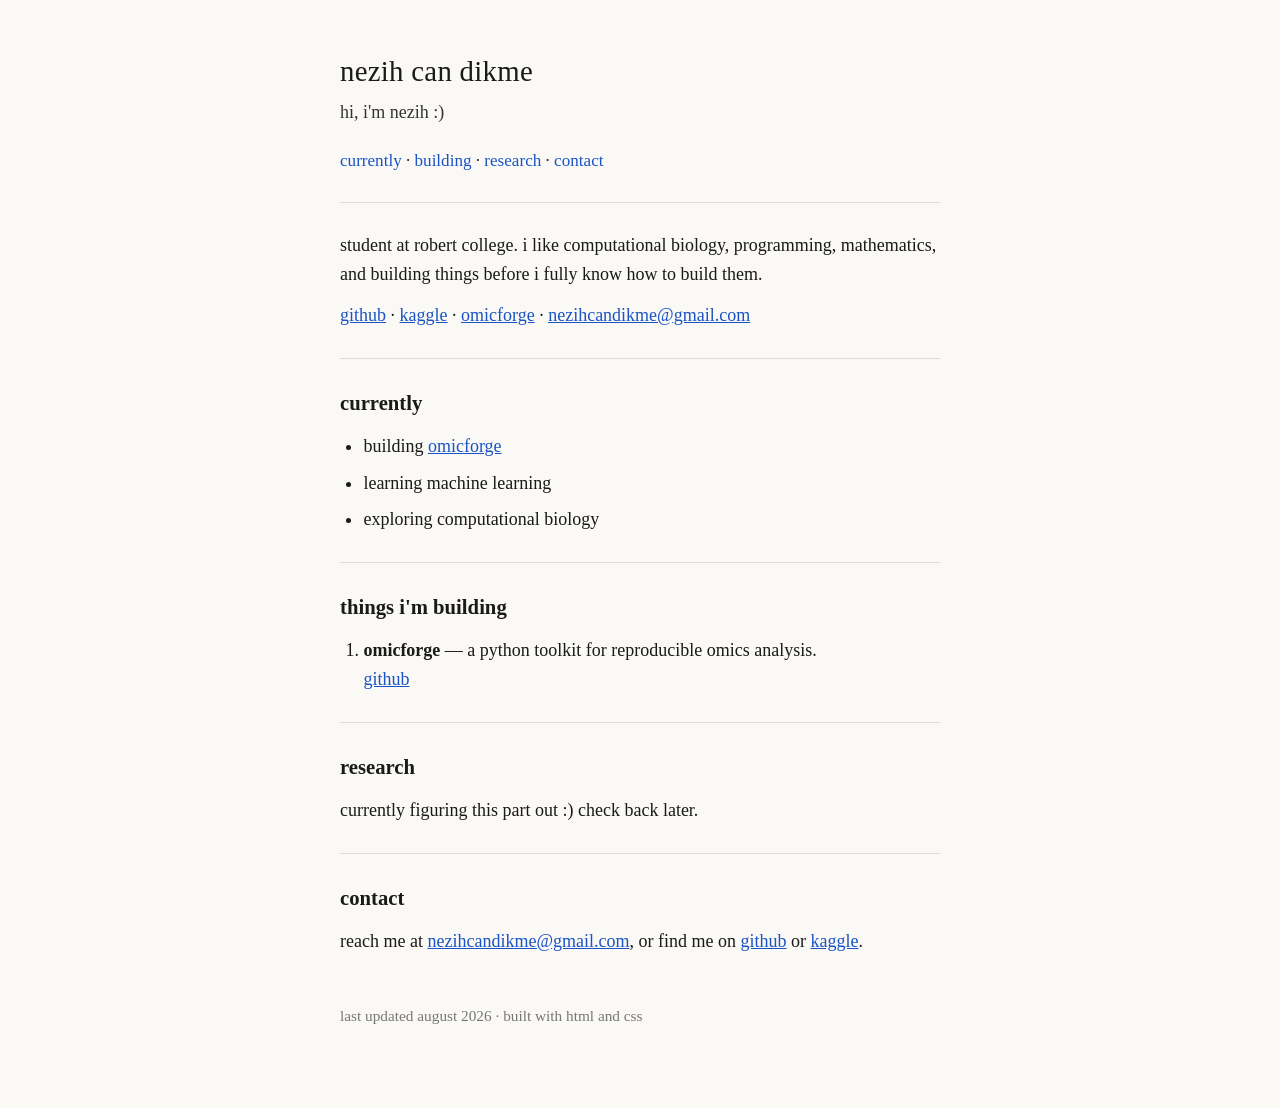
==== index.html @ bcd8c31d "Replace BioInsight with OmicForge in index.html" ====
<!DOCTYPE html>
<html lang="en">
<head>
  <meta charset="UTF-8">
  <meta name="viewport" content="width=device-width, initial-scale=1.0">

  <title>nezih can dikme</title>
  <meta name="description" content="nezih can dikme's personal website.">

  <link rel="stylesheet" href="style.css">
</head>

<body>
  <div class="wrap">

    <header>
      <h1>nezih can dikme</h1>
      <p class="tagline">hi, i'm nezih :)</p>
    </header>

    <nav class="nav">
      <a href="#currently">currently</a> ·
      <a href="#building">building</a> ·
      <a href="#research">research</a> ·
      <a href="#contact">contact</a>
    </nav>

    <hr>

    <section id="intro">
      <p>
        student at robert college. i like computational biology, programming,
        mathematics, and building things before i fully know how to build them.
      </p>

      <p class="links">
        <a href="https://github.com/nezihcandikme" target="_blank" rel="noopener">github</a> ·
        <a href="https://www.kaggle.com/nezihcandikme" target="_blank" rel="noopener">kaggle</a> ·
        <a href="https://github.com/nezihcandikme/OmicForge" target="_blank" rel="noopener">omicforge</a> ·
        <a href="mailto:nezihcandikme@gmail.com">nezihcandikme@gmail.com</a>
      </p>
    </section>

    <hr>

    <section id="currently">
      <h2>currently</h2>

      <ul>
        <li>building <a href="#building">omicforge</a></li>
        <li>learning machine learning</li>
        <li>exploring computational biology</li>
      </ul>
    </section>

    <hr>

    <section id="building">
      <h2>things i'm building</h2>

      <ol>
        <li>
          <strong>omicforge</strong> — a python toolkit for reproducible omics analysis.<br>
          <a href="https://github.com/nezihcandikme/OmicForge" target="_blank" rel="noopener">github</a>
        </li>
      </ol>
    </section>

    <hr>

    <section id="research">
      <h2>research</h2>
      <p>currently figuring this part out :) check back later.</p>
    </section>

    <hr>

    <section id="contact">
      <h2>contact</h2>

      <p>
        reach me at
        <a href="mailto:nezihcandikme@gmail.com">nezihcandikme@gmail.com</a>,
        or find me on
        <a href="https://github.com/nezihcandikme" target="_blank" rel="noopener">github</a>
        or
        <a href="https://www.kaggle.com/nezihcandikme" target="_blank" rel="noopener">kaggle</a>.
      </p>
    </section>

    <footer>
      <p>last updated august 2026 · built with html and css</p>
    </footer>

  </div>
</body>
</html>
---- style.css ----
/*
  style.css for nezih's personal site.

  this file is intentionally simple. if you want to change something,
  search for the relevant comment below and edit the values directly.
  everything here is plain CSS, no build step, no preprocessor.
*/

/* ---- basic page setup ---- */

* {
  box-sizing: border-box;
}

body {
  margin: 0;
  padding: 0;
  background-color: #faf9f6; /* slightly off-white, easier on the eyes than pure white */
  color: #1a1a1a;
  font-family: Georgia, "Iowan Old Style", "Palatino Linotype", "Book Antiqua", serif;
  font-size: 18px;
  line-height: 1.6;
  -webkit-text-size-adjust: 100%;
}

/* ---- the content column ----
   this is the single most important rule on the page: it keeps text
   from stretching edge-to-edge on wide screens, and adds breathing
   room on narrow ones. */

.wrap {
  max-width: 640px;
  margin: 0 auto;
  padding: 48px 20px 80px 20px;
}

/* ---- header / intro ---- */

header h1 {
  font-size: 1.6em;
  font-weight: normal;
  margin: 0 0 4px 0;
  letter-spacing: 0.01em;
}

.tagline {
  margin: 0 0 8px 0;
  color: #333;
}

/* ---- nav ----
   a single line of links, no menu, no icons */

.nav {
  margin: 20px 0;
  font-size: 0.95em;
}

.nav a {
  text-decoration: none;
}

.nav a:hover {
  text-decoration: underline;
}

/* ---- horizontal rules between sections ---- */

hr {
  border: none;
  border-top: 1px solid #ddd;
  margin: 28px 0;
}

/* ---- section headings ---- */

h2 {
  font-size: 1.15em;
  font-weight: bold;
  margin: 0 0 12px 0;
}

/* ---- links ----
   plain, classic, underlined blue links. no button styling anywhere. */

a {
  color: #1a54c4;
}

a:visited {
  color: #55308d;
}

.links a {
  font-weight: normal;
}

/* ---- lists ----
   default browser list styling is fine, just tuned for spacing */

ul, ol {
  padding-left: 1.3em;
  margin: 0;
}

li {
  margin-bottom: 8px;
}

li:last-child {
  margin-bottom: 0;
}

/* ---- paragraphs ---- */

p {
  margin: 0 0 12px 0;
}

p:last-child {
  margin-bottom: 0;
}

/* ---- footer ---- */

footer {
  margin-top: 48px;
  font-size: 0.85em;
  color: #777;
}

/* ---- small screens ----
   the .wrap padding already handles most of this, but tighten things
   up a bit further on very narrow phones. */

@media (max-width: 480px) {
  body {
    font-size: 17px;
  }

  .wrap {
    padding: 32px 16px 60px 16px;
  }
}
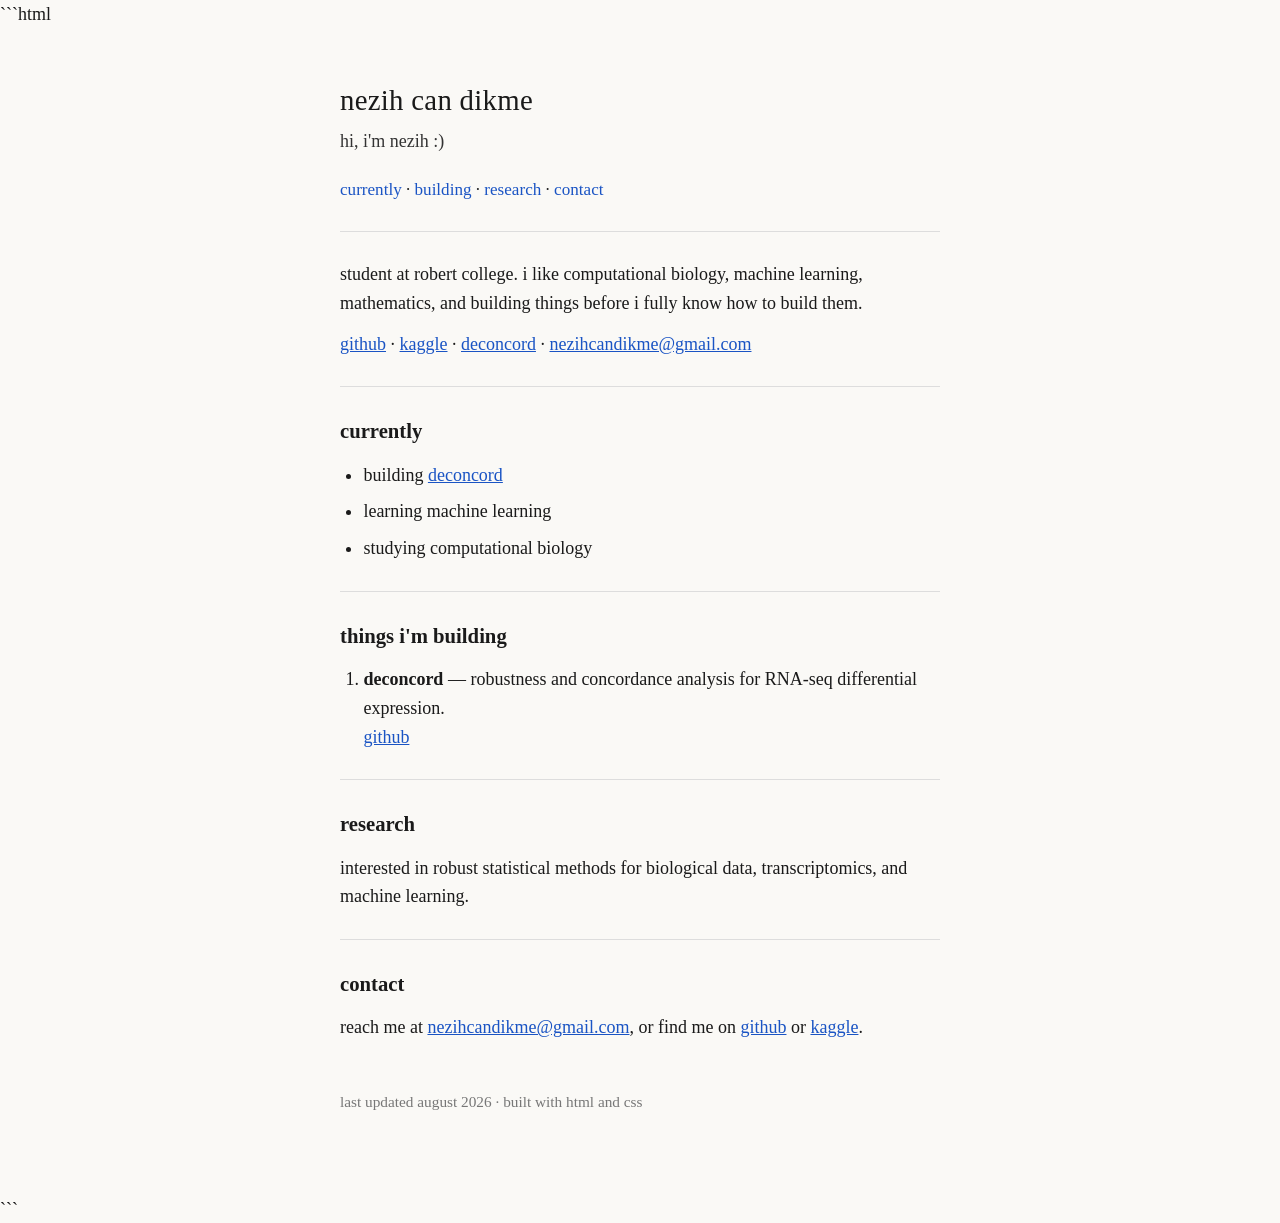
==== commit 76d037bb: "Update personal information and project links in index.html" ====
--- a/index.html
+++ b/index.html
@@ -1,3 +1,4 @@
+```html
 <!DOCTYPE html>
 <html lang="en">
 <head>
@@ -29,14 +30,14 @@
 
     <section id="intro">
       <p>
-        student at robert college. i like computational biology, programming,
+        student at robert college. i like computational biology, machine learning,
         mathematics, and building things before i fully know how to build them.
       </p>
 
       <p class="links">
         <a href="https://github.com/nezihcandikme" target="_blank" rel="noopener">github</a> ·
         <a href="https://www.kaggle.com/nezihcandikme" target="_blank" rel="noopener">kaggle</a> ·
-        <a href="https://github.com/nezihcandikme/OmicForge" target="_blank" rel="noopener">omicforge</a> ·
+        <a href="https://github.com/nezihcandikme/DEConcord" target="_blank" rel="noopener">deconcord</a> ·
         <a href="mailto:nezihcandikme@gmail.com">nezihcandikme@gmail.com</a>
       </p>
     </section>
@@ -47,9 +48,9 @@
       <h2>currently</h2>
 
       <ul>
-        <li>building <a href="#building">omicforge</a></li>
+        <li>building <a href="#building">deconcord</a></li>
         <li>learning machine learning</li>
-        <li>exploring computational biology</li>
+        <li>studying computational biology</li>
       </ul>
     </section>
 
@@ -60,8 +61,8 @@
 
       <ol>
         <li>
-          <strong>omicforge</strong> — a python toolkit for reproducible omics analysis.<br>
-          <a href="https://github.com/nezihcandikme/OmicForge" target="_blank" rel="noopener">github</a>
+          <strong>deconcord</strong> — robustness and concordance analysis for RNA-seq differential expression.<br>
+          <a href="https://github.com/nezihcandikme/DEConcord" target="_blank" rel="noopener">github</a>
         </li>
       </ol>
     </section>
@@ -70,7 +71,10 @@
 
     <section id="research">
       <h2>research</h2>
-      <p>currently figuring this part out :) check back later.</p>
+      <p>
+        interested in robust statistical methods for biological data,
+        transcriptomics, and machine learning.
+      </p>
     </section>
 
     <hr>
@@ -95,3 +99,4 @@
   </div>
 </body>
 </html>
+```
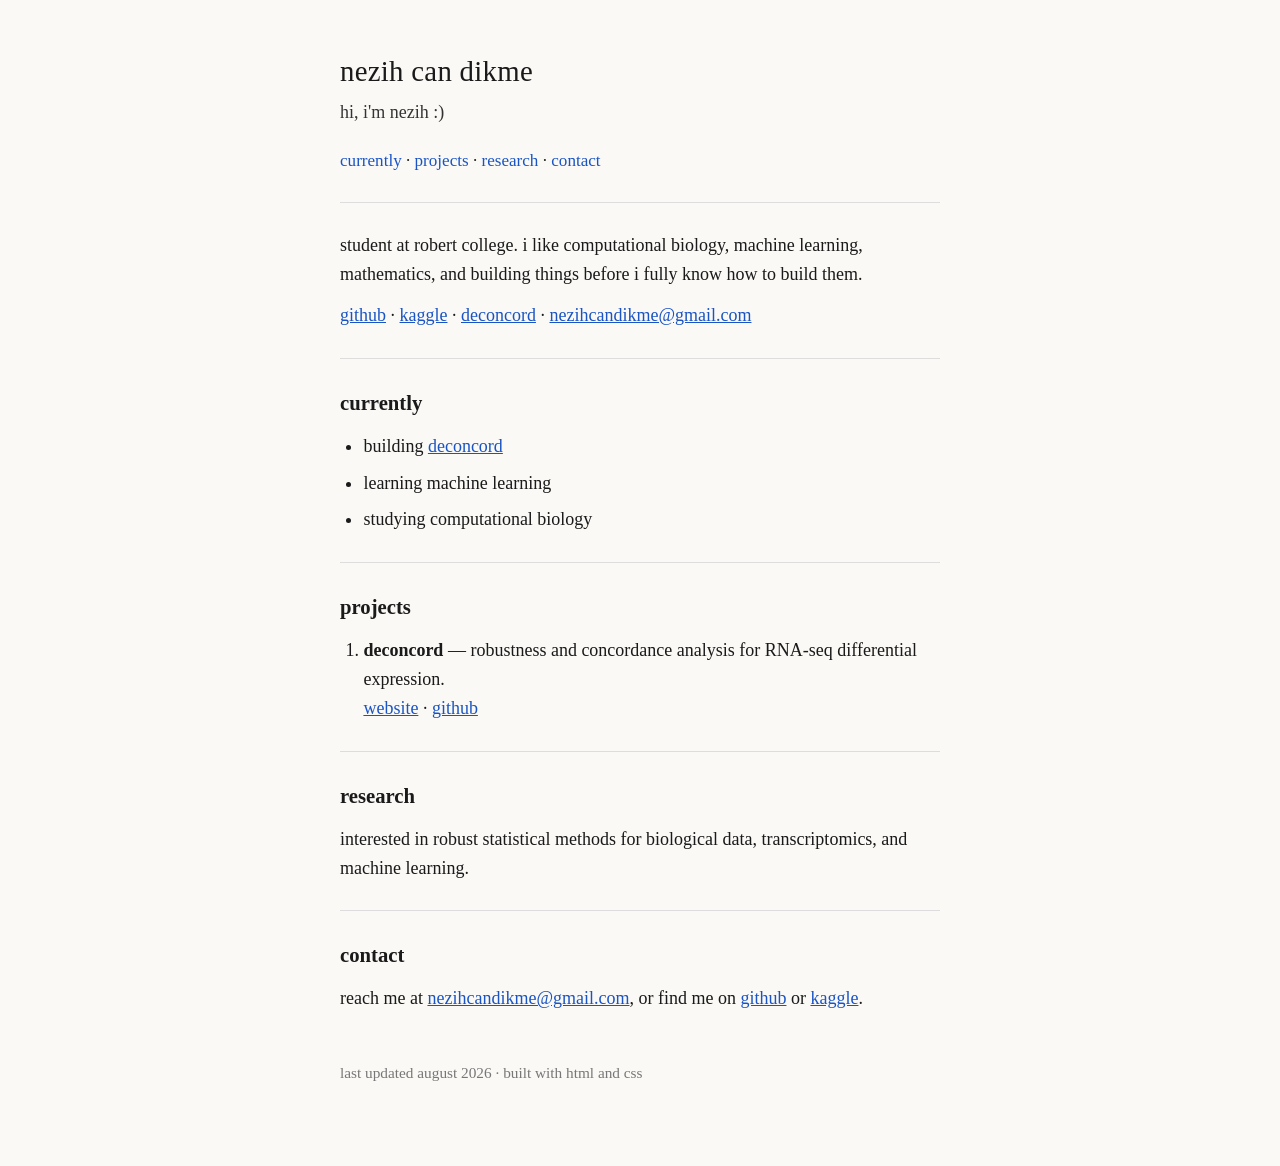
==== commit 37c90263: "Refactor HTML structure and update links" ====
--- a/index.html
+++ b/index.html
@@ -1,4 +1,3 @@
-```html
 <!DOCTYPE html>
 <html lang="en">
 <head>
@@ -21,7 +20,7 @@
 
     <nav class="nav">
       <a href="#currently">currently</a> ·
-      <a href="#building">building</a> ·
+      <a href="#projects">projects</a> ·
       <a href="#research">research</a> ·
       <a href="#contact">contact</a>
     </nav>
@@ -37,7 +36,7 @@
       <p class="links">
         <a href="https://github.com/nezihcandikme" target="_blank" rel="noopener">github</a> ·
         <a href="https://www.kaggle.com/nezihcandikme" target="_blank" rel="noopener">kaggle</a> ·
-        <a href="https://github.com/nezihcandikme/DEConcord" target="_blank" rel="noopener">deconcord</a> ·
+        <a href="https://nezihcandikme.github.io/DeConcord/" target="_blank" rel="noopener">deconcord</a> ·
         <a href="mailto:nezihcandikme@gmail.com">nezihcandikme@gmail.com</a>
       </p>
     </section>
@@ -48,7 +47,7 @@
       <h2>currently</h2>
 
       <ul>
-        <li>building <a href="#building">deconcord</a></li>
+        <li>building <a href="#projects">deconcord</a></li>
         <li>learning machine learning</li>
         <li>studying computational biology</li>
       </ul>
@@ -56,13 +55,14 @@
 
     <hr>
 
-    <section id="building">
-      <h2>things i'm building</h2>
+    <section id="projects">
+      <h2>projects</h2>
 
       <ol>
         <li>
           <strong>deconcord</strong> — robustness and concordance analysis for RNA-seq differential expression.<br>
-          <a href="https://github.com/nezihcandikme/DEConcord" target="_blank" rel="noopener">github</a>
+          <a href="https://nezihcandikme.github.io/DeConcord/" target="_blank" rel="noopener">website</a> ·
+          <a href="https://github.com/nezihcandikme/DeConcord" target="_blank" rel="noopener">github</a>
         </li>
       </ol>
     </section>
@@ -71,6 +71,7 @@
 
     <section id="research">
       <h2>research</h2>
+
       <p>
         interested in robust statistical methods for biological data,
         transcriptomics, and machine learning.
@@ -99,4 +100,3 @@
   </div>
 </body>
 </html>
-```
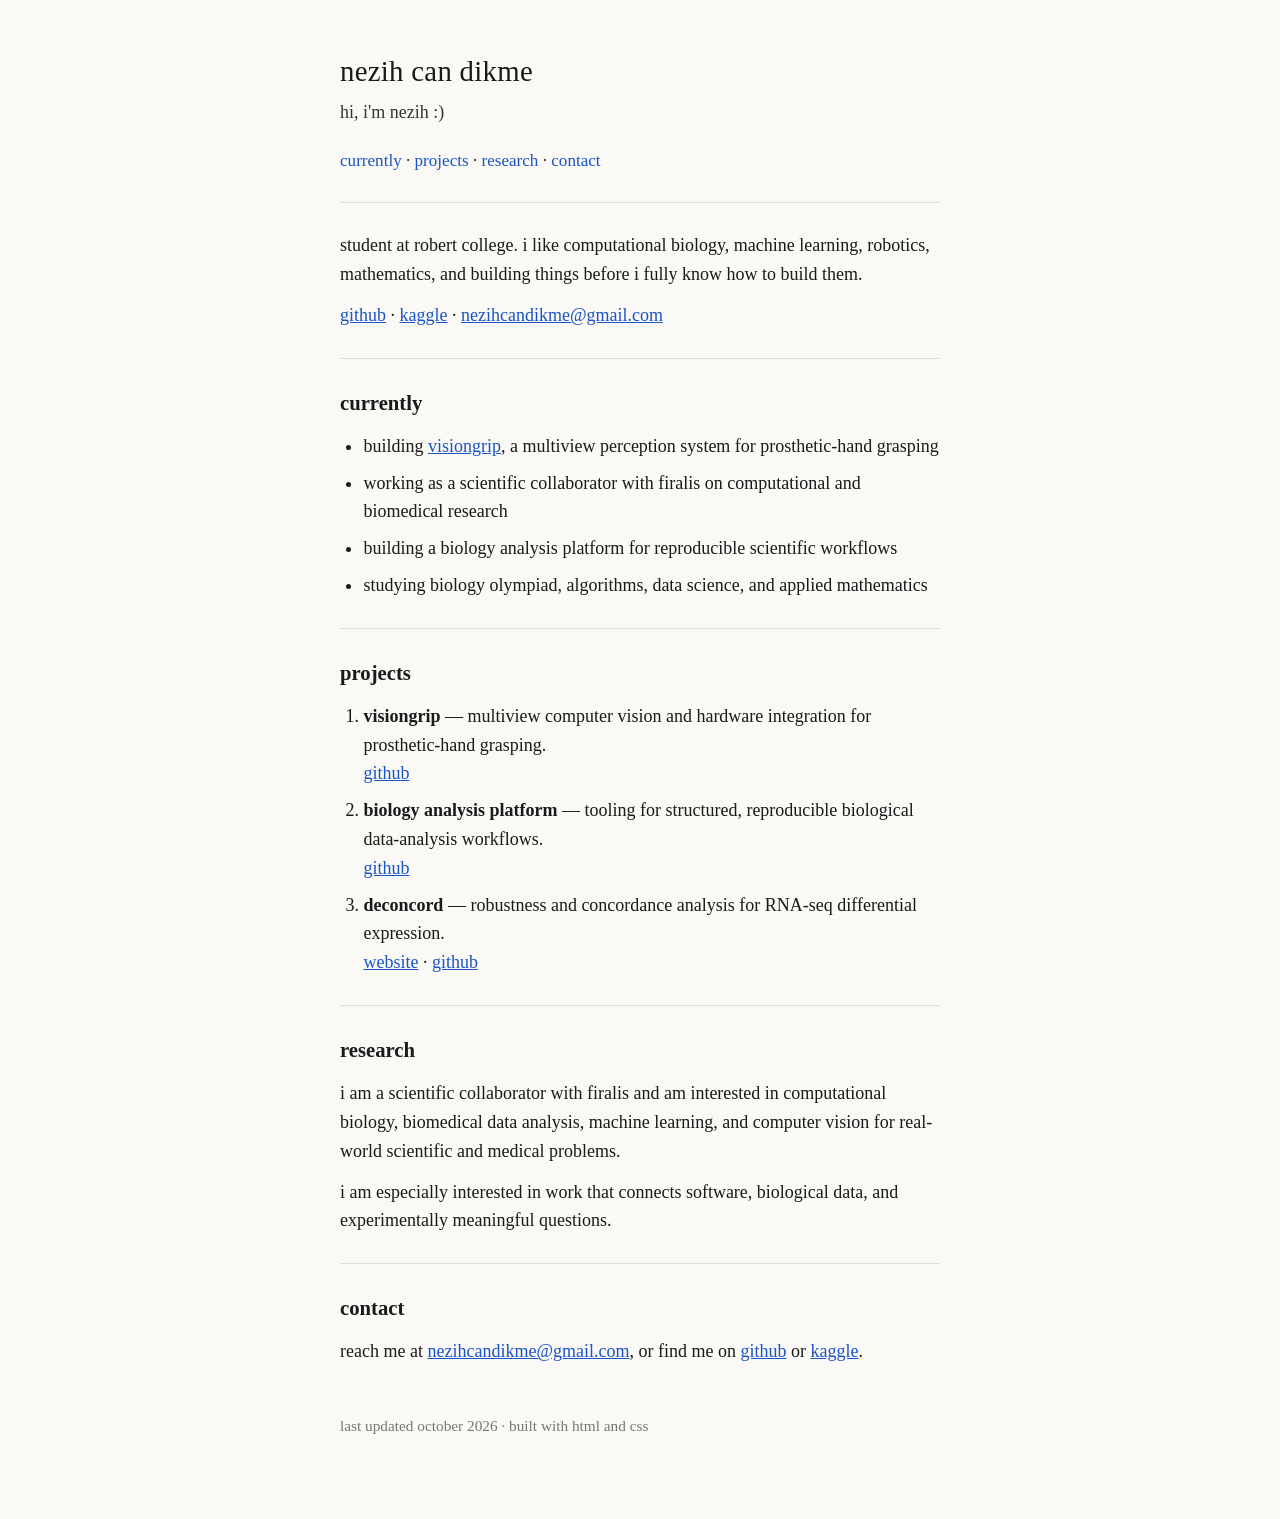
==== commit 3b1af043: "Refresh personal website" ====
--- a/index.html
+++ b/index.html
@@ -30,13 +30,12 @@
     <section id="intro">
       <p>
         student at robert college. i like computational biology, machine learning,
-        mathematics, and building things before i fully know how to build them.
+        robotics, mathematics, and building things before i fully know how to build them.
       </p>
 
       <p class="links">
         <a href="https://github.com/nezihcandikme" target="_blank" rel="noopener">github</a> ·
         <a href="https://www.kaggle.com/nezihcandikme" target="_blank" rel="noopener">kaggle</a> ·
-        <a href="https://nezihcandikme.github.io/DeConcord/" target="_blank" rel="noopener">deconcord</a> ·
         <a href="mailto:nezihcandikme@gmail.com">nezihcandikme@gmail.com</a>
       </p>
     </section>
@@ -47,9 +46,10 @@
       <h2>currently</h2>
 
       <ul>
-        <li>building <a href="#projects">deconcord</a></li>
-        <li>learning machine learning</li>
-        <li>studying computational biology</li>
+        <li>building <a href="https://github.com/nezihcandikme/VisionGrip" target="_blank" rel="noopener">visiongrip</a>, a multiview perception system for prosthetic-hand grasping</li>
+        <li>working as a scientific collaborator with firalis on computational and biomedical research</li>
+        <li>building a biology analysis platform for reproducible scientific workflows</li>
+        <li>studying biology olympiad, algorithms, data science, and applied mathematics</li>
       </ul>
     </section>
 
@@ -59,6 +59,16 @@
       <h2>projects</h2>
 
       <ol>
+        <li>
+          <strong>visiongrip</strong> — multiview computer vision and hardware integration for prosthetic-hand grasping.<br>
+          <a href="https://github.com/nezihcandikme/VisionGrip" target="_blank" rel="noopener">github</a>
+        </li>
+
+        <li>
+          <strong>biology analysis platform</strong> — tooling for structured, reproducible biological data-analysis workflows.<br>
+          <a href="https://github.com/nezihcandikme/biology-analysis-platform" target="_blank" rel="noopener">github</a>
+        </li>
+
         <li>
           <strong>deconcord</strong> — robustness and concordance analysis for RNA-seq differential expression.<br>
           <a href="https://nezihcandikme.github.io/DeConcord/" target="_blank" rel="noopener">website</a> ·
@@ -73,8 +83,14 @@
       <h2>research</h2>
 
       <p>
-        interested in robust statistical methods for biological data,
-        transcriptomics, and machine learning.
+        i am a scientific collaborator with firalis and am interested in computational biology,
+        biomedical data analysis, machine learning, and computer vision for real-world scientific
+        and medical problems.
+      </p>
+
+      <p>
+        i am especially interested in work that connects software, biological data, and
+        experimentally meaningful questions.
       </p>
     </section>
 
@@ -94,7 +110,7 @@
     </section>
 
     <footer>
-      <p>last updated august 2026 · built with html and css</p>
+      <p>last updated october 2026 · built with html and css</p>
     </footer>
 
   </div>
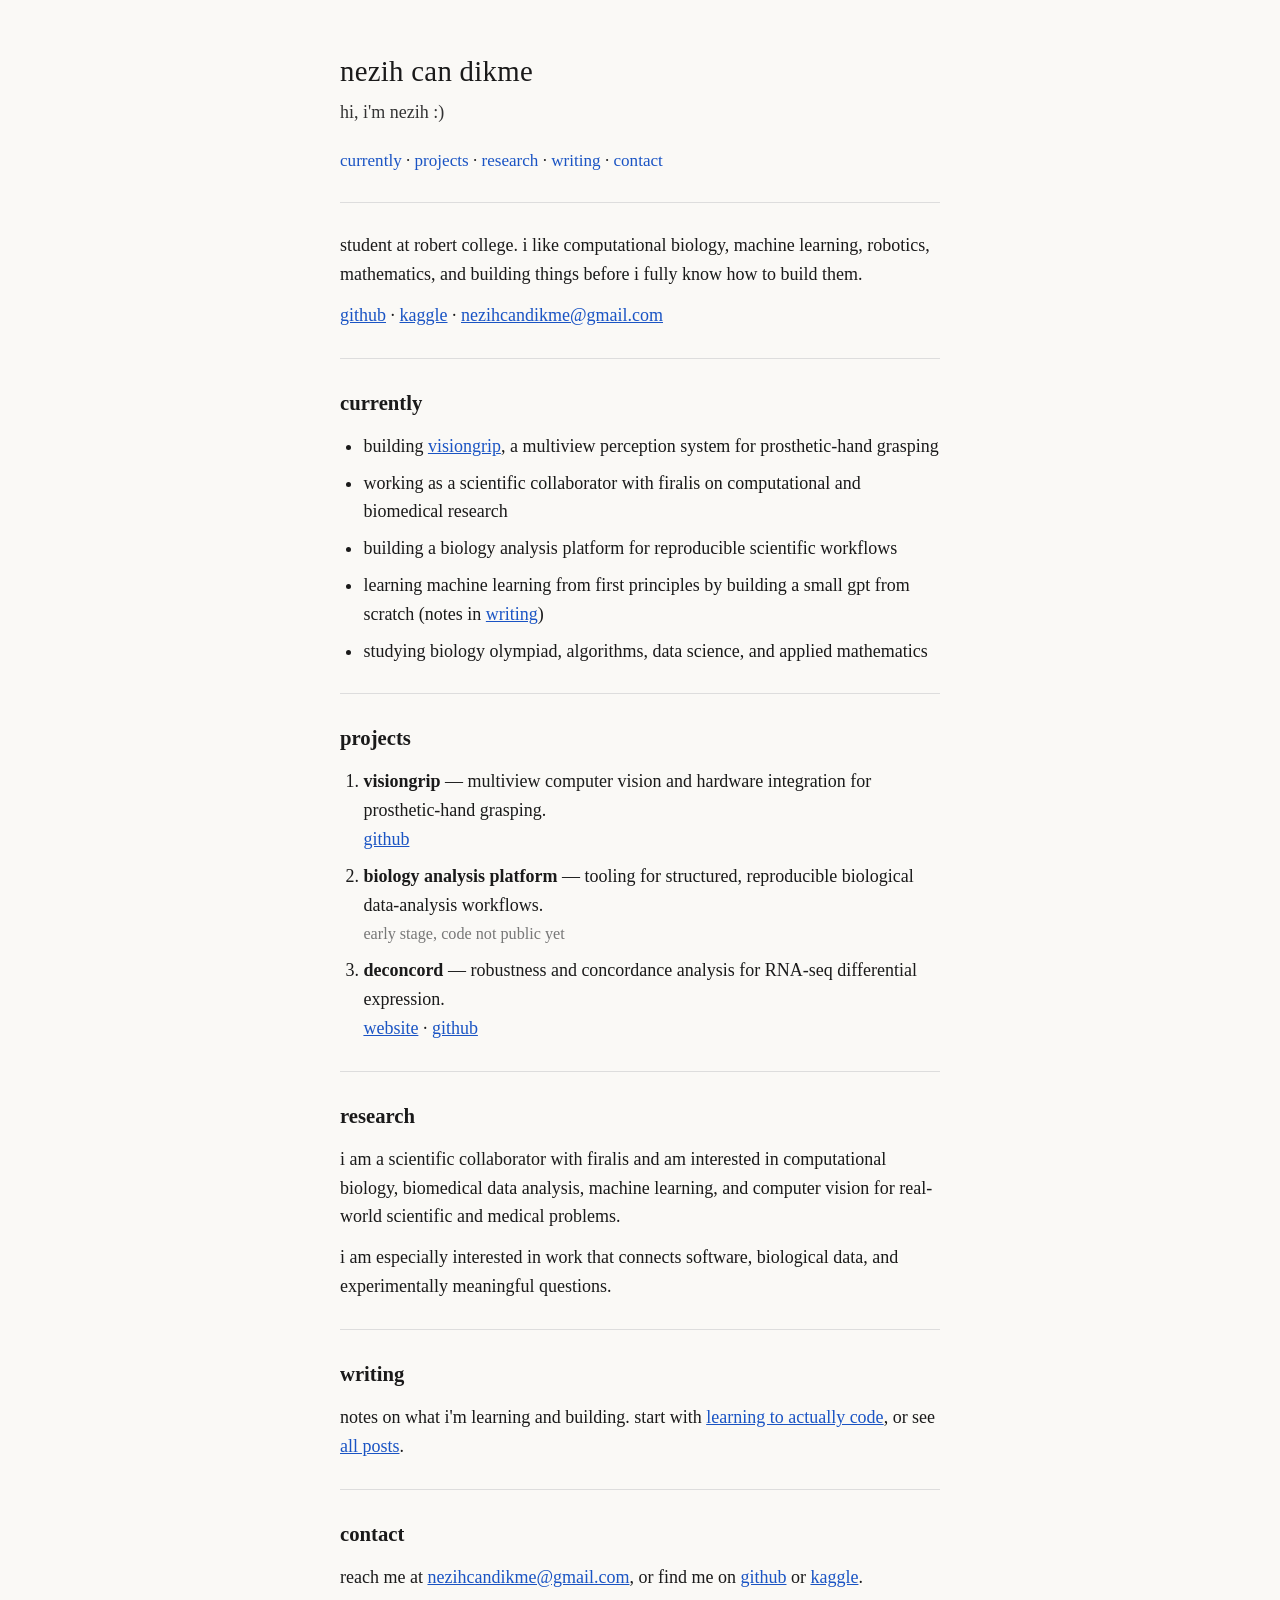
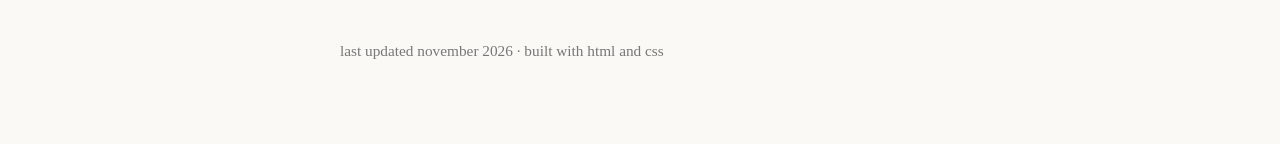
==== commit 0796f1bb: "Add writing section and first blog post; mark unpublished project Co-Authored-By: Claude Opus 5.5 <n" ====
--- a/index.html
+++ b/index.html
@@ -22,6 +22,7 @@
       <a href="#currently">currently</a> ·
       <a href="#projects">projects</a> ·
       <a href="#research">research</a> ·
+      <a href="blog/">writing</a> ·
       <a href="#contact">contact</a>
     </nav>
 
@@ -49,6 +50,7 @@
         <li>building <a href="https://github.com/nezihcandikme/VisionGrip" target="_blank" rel="noopener">visiongrip</a>, a multiview perception system for prosthetic-hand grasping</li>
         <li>working as a scientific collaborator with firalis on computational and biomedical research</li>
         <li>building a biology analysis platform for reproducible scientific workflows</li>
+        <li>learning machine learning from first principles by building a small gpt from scratch (notes in <a href="blog/">writing</a>)</li>
         <li>studying biology olympiad, algorithms, data science, and applied mathematics</li>
       </ul>
     </section>
@@ -66,7 +68,7 @@
 
         <li>
           <strong>biology analysis platform</strong> — tooling for structured, reproducible biological data-analysis workflows.<br>
-          <a href="https://github.com/nezihcandikme/biology-analysis-platform" target="_blank" rel="noopener">github</a>
+          <span class="note">early stage, code not public yet</span>
         </li>
 
         <li>
@@ -96,6 +98,18 @@
 
     <hr>
 
+    <section id="writing">
+      <h2>writing</h2>
+
+      <p>
+        notes on what i'm learning and building. start with
+        <a href="blog/learning-to-actually-code.html">learning to actually code</a>,
+        or see <a href="blog/">all posts</a>.
+      </p>
+    </section>
+
+    <hr>
+
     <section id="contact">
       <h2>contact</h2>
 
@@ -110,7 +124,7 @@
     </section>
 
     <footer>
-      <p>last updated october 2026 · built with html and css</p>
+      <p>last updated november 2026 · built with html and css</p>
     </footer>
 
   </div>
--- a/style.css
+++ b/style.css
@@ -142,3 +142,30 @@
     padding: 32px 16px 60px 16px;
   }
 }
+
+/* ---- small grey notes and post dates ---- */
+
+.note,
+.meta {
+  color: #777;
+  font-size: 0.9em;
+}
+
+/* ---- blog post list ---- */
+
+.posts li {
+  list-style: none;
+}
+
+.posts {
+  padding-left: 0;
+}
+
+/* ---- code inside blog posts ---- */
+
+code {
+  font-family: Menlo, Consolas, monospace;
+  font-size: 0.85em;
+  background: #f0eee9;
+  padding: 1px 4px;
+}
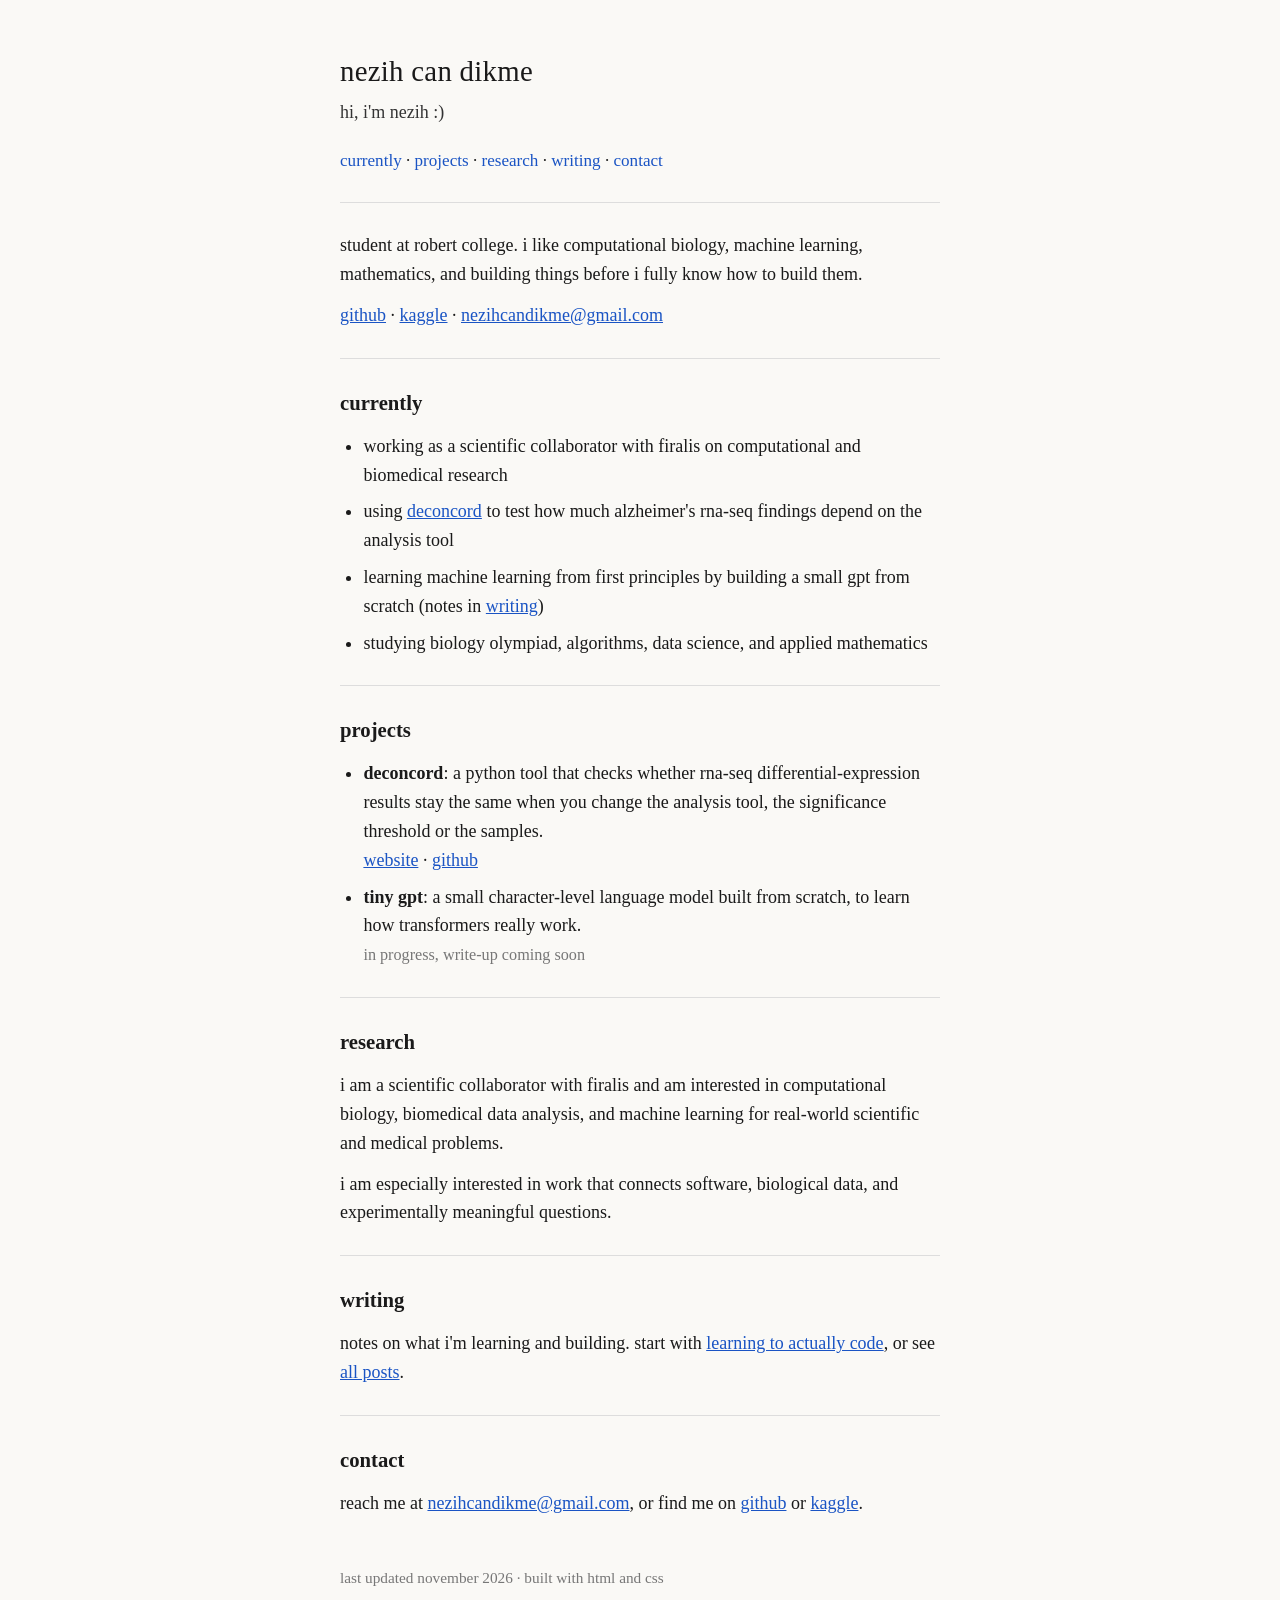
==== commit beff9683: "Focus site on DeConcord and tiny GPT; add link-preview metadata and favicon Co-Authored-By: Claude O" ====
--- a/index.html
+++ b/index.html
@@ -5,7 +5,13 @@
   <meta name="viewport" content="width=device-width, initial-scale=1.0">
 
   <title>nezih can dikme</title>
-  <meta name="description" content="nezih can dikme's personal website.">
+  <meta name="description" content="nezih can dikme: robert college student working on computational biology and machine learning.">
+  <link rel="canonical" href="https://nezihcandikme.github.io/">
+  <meta property="og:title" content="nezih can dikme">
+  <meta property="og:description" content="robert college student working on computational biology and machine learning.">
+  <meta property="og:url" content="https://nezihcandikme.github.io/">
+  <meta property="og:type" content="website">
+  <link rel="icon" href="data:image/svg+xml,<svg xmlns='http://www.w3.org/2000/svg' viewBox='0 0 100 100'><text y='.9em' font-size='90'>🧬</text></svg>">
 
   <link rel="stylesheet" href="style.css">
 </head>
@@ -31,7 +37,7 @@
     <section id="intro">
       <p>
         student at robert college. i like computational biology, machine learning,
-        robotics, mathematics, and building things before i fully know how to build them.
+        mathematics, and building things before i fully know how to build them.
       </p>
 
       <p class="links">
@@ -47,9 +53,8 @@
       <h2>currently</h2>
 
       <ul>
-        <li>building <a href="https://github.com/nezihcandikme/VisionGrip" target="_blank" rel="noopener">visiongrip</a>, a multiview perception system for prosthetic-hand grasping</li>
         <li>working as a scientific collaborator with firalis on computational and biomedical research</li>
-        <li>building a biology analysis platform for reproducible scientific workflows</li>
+        <li>using <a href="https://github.com/nezihcandikme/DeConcord" target="_blank" rel="noopener">deconcord</a> to test how much alzheimer's rna-seq findings depend on the analysis tool</li>
         <li>learning machine learning from first principles by building a small gpt from scratch (notes in <a href="blog/">writing</a>)</li>
         <li>studying biology olympiad, algorithms, data science, and applied mathematics</li>
       </ul>
@@ -60,23 +65,19 @@
     <section id="projects">
       <h2>projects</h2>
 
-      <ol>
+      <ul>
         <li>
-          <strong>visiongrip</strong> — multiview computer vision and hardware integration for prosthetic-hand grasping.<br>
-          <a href="https://github.com/nezihcandikme/VisionGrip" target="_blank" rel="noopener">github</a>
-        </li>
-
-        <li>
-          <strong>biology analysis platform</strong> — tooling for structured, reproducible biological data-analysis workflows.<br>
-          <span class="note">early stage, code not public yet</span>
-        </li>
-
-        <li>
-          <strong>deconcord</strong> — robustness and concordance analysis for RNA-seq differential expression.<br>
+          <strong>deconcord</strong>: a python tool that checks whether rna-seq differential-expression
+          results stay the same when you change the analysis tool, the significance threshold or the samples.<br>
           <a href="https://nezihcandikme.github.io/DeConcord/" target="_blank" rel="noopener">website</a> ·
           <a href="https://github.com/nezihcandikme/DeConcord" target="_blank" rel="noopener">github</a>
         </li>
-      </ol>
+        <li>
+          <strong>tiny gpt</strong>: a small character-level language model built from scratch, to learn
+          how transformers really work.<br>
+          <span class="note">in progress, write-up coming soon</span>
+        </li>
+      </ul>
     </section>
 
     <hr>
@@ -86,7 +87,7 @@
 
       <p>
         i am a scientific collaborator with firalis and am interested in computational biology,
-        biomedical data analysis, machine learning, and computer vision for real-world scientific
+        biomedical data analysis, and machine learning for real-world scientific
         and medical problems.
       </p>
 
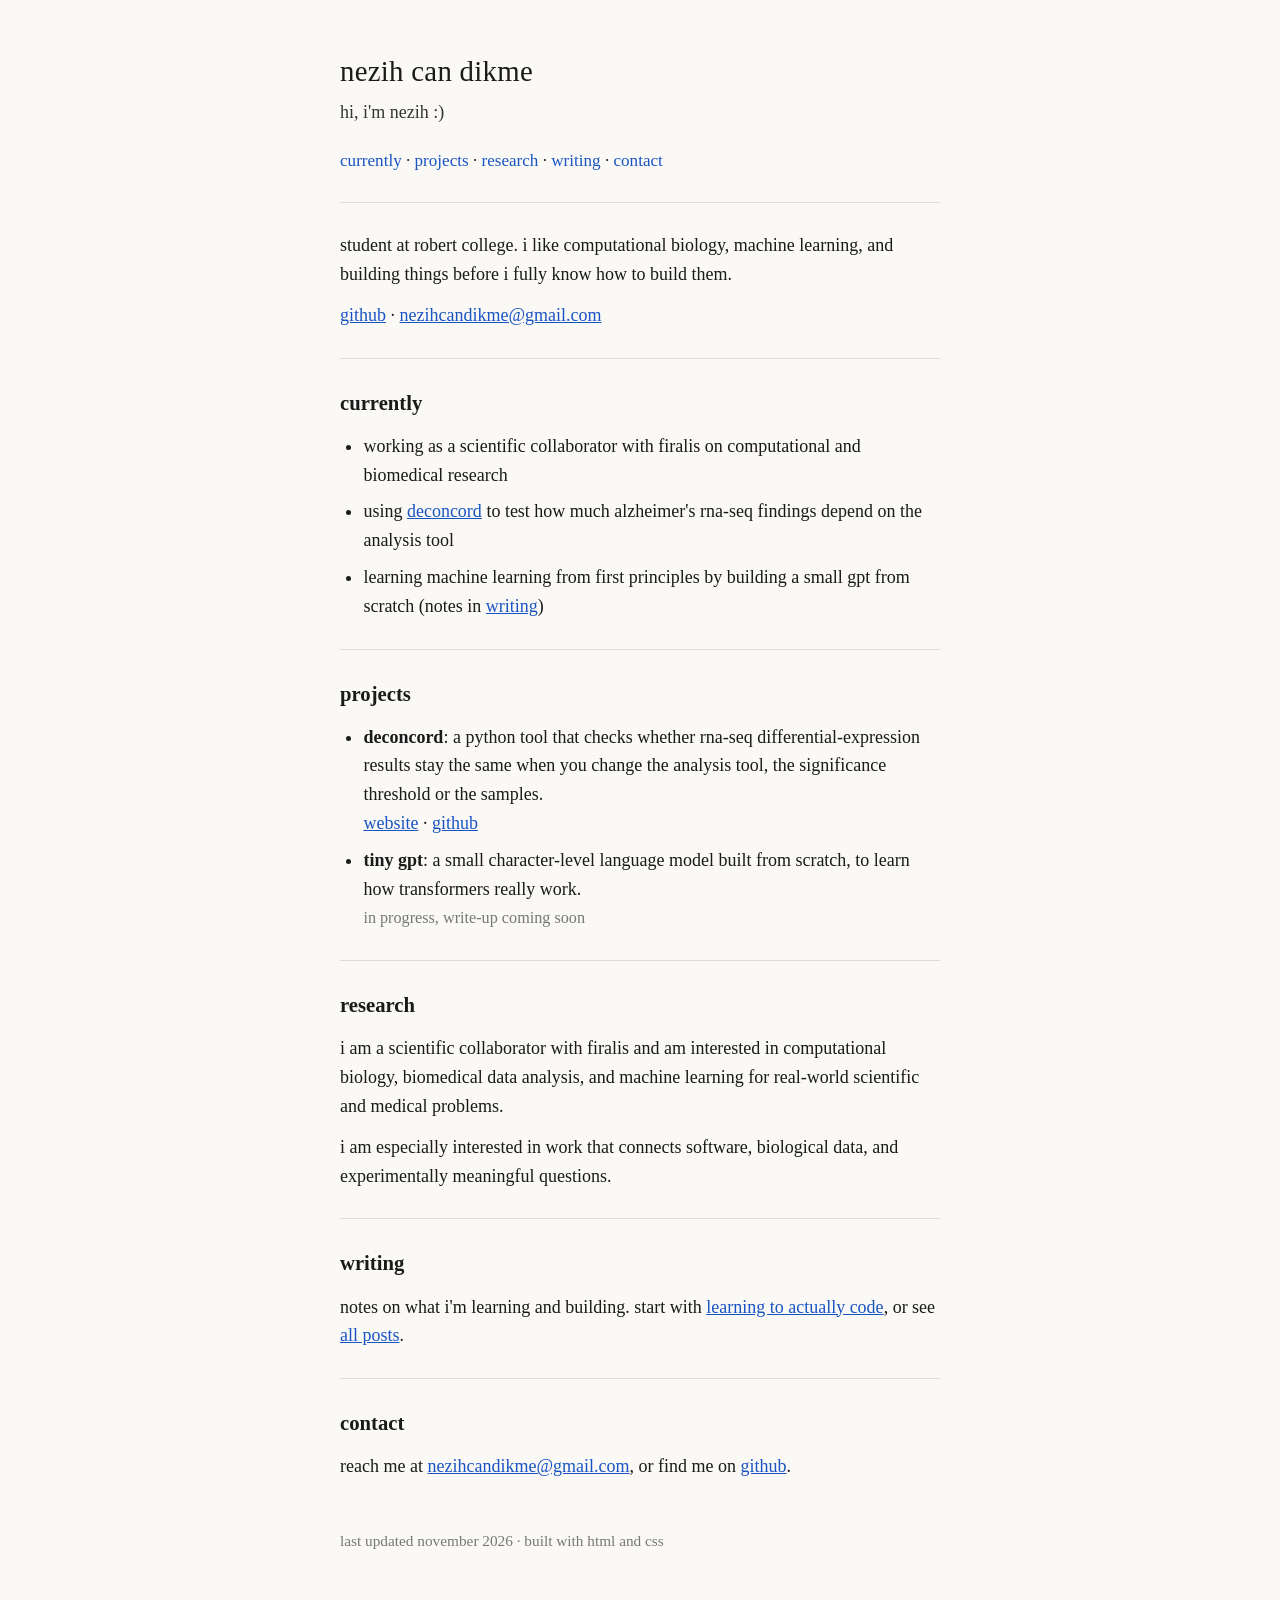
==== commit f8eebddb: "Remove olympiad/maths/algorithms line and Kaggle links Co-Authored-By: Claude Opus 5.5 <noreply@anth" ====
--- a/index.html
+++ b/index.html
@@ -37,12 +37,11 @@
     <section id="intro">
       <p>
         student at robert college. i like computational biology, machine learning,
-        mathematics, and building things before i fully know how to build them.
+        and building things before i fully know how to build them.
       </p>
 
       <p class="links">
         <a href="https://github.com/nezihcandikme" target="_blank" rel="noopener">github</a> ·
-        <a href="https://www.kaggle.com/nezihcandikme" target="_blank" rel="noopener">kaggle</a> ·
         <a href="mailto:nezihcandikme@gmail.com">nezihcandikme@gmail.com</a>
       </p>
     </section>
@@ -56,7 +55,6 @@
         <li>working as a scientific collaborator with firalis on computational and biomedical research</li>
         <li>using <a href="https://github.com/nezihcandikme/DeConcord" target="_blank" rel="noopener">deconcord</a> to test how much alzheimer's rna-seq findings depend on the analysis tool</li>
         <li>learning machine learning from first principles by building a small gpt from scratch (notes in <a href="blog/">writing</a>)</li>
-        <li>studying biology olympiad, algorithms, data science, and applied mathematics</li>
       </ul>
     </section>
 
@@ -118,9 +116,7 @@
         reach me at
         <a href="mailto:nezihcandikme@gmail.com">nezihcandikme@gmail.com</a>,
         or find me on
-        <a href="https://github.com/nezihcandikme" target="_blank" rel="noopener">github</a>
-        or
-        <a href="https://www.kaggle.com/nezihcandikme" target="_blank" rel="noopener">kaggle</a>.
+        <a href="https://github.com/nezihcandikme" target="_blank" rel="noopener">github</a>.
       </p>
     </section>
 
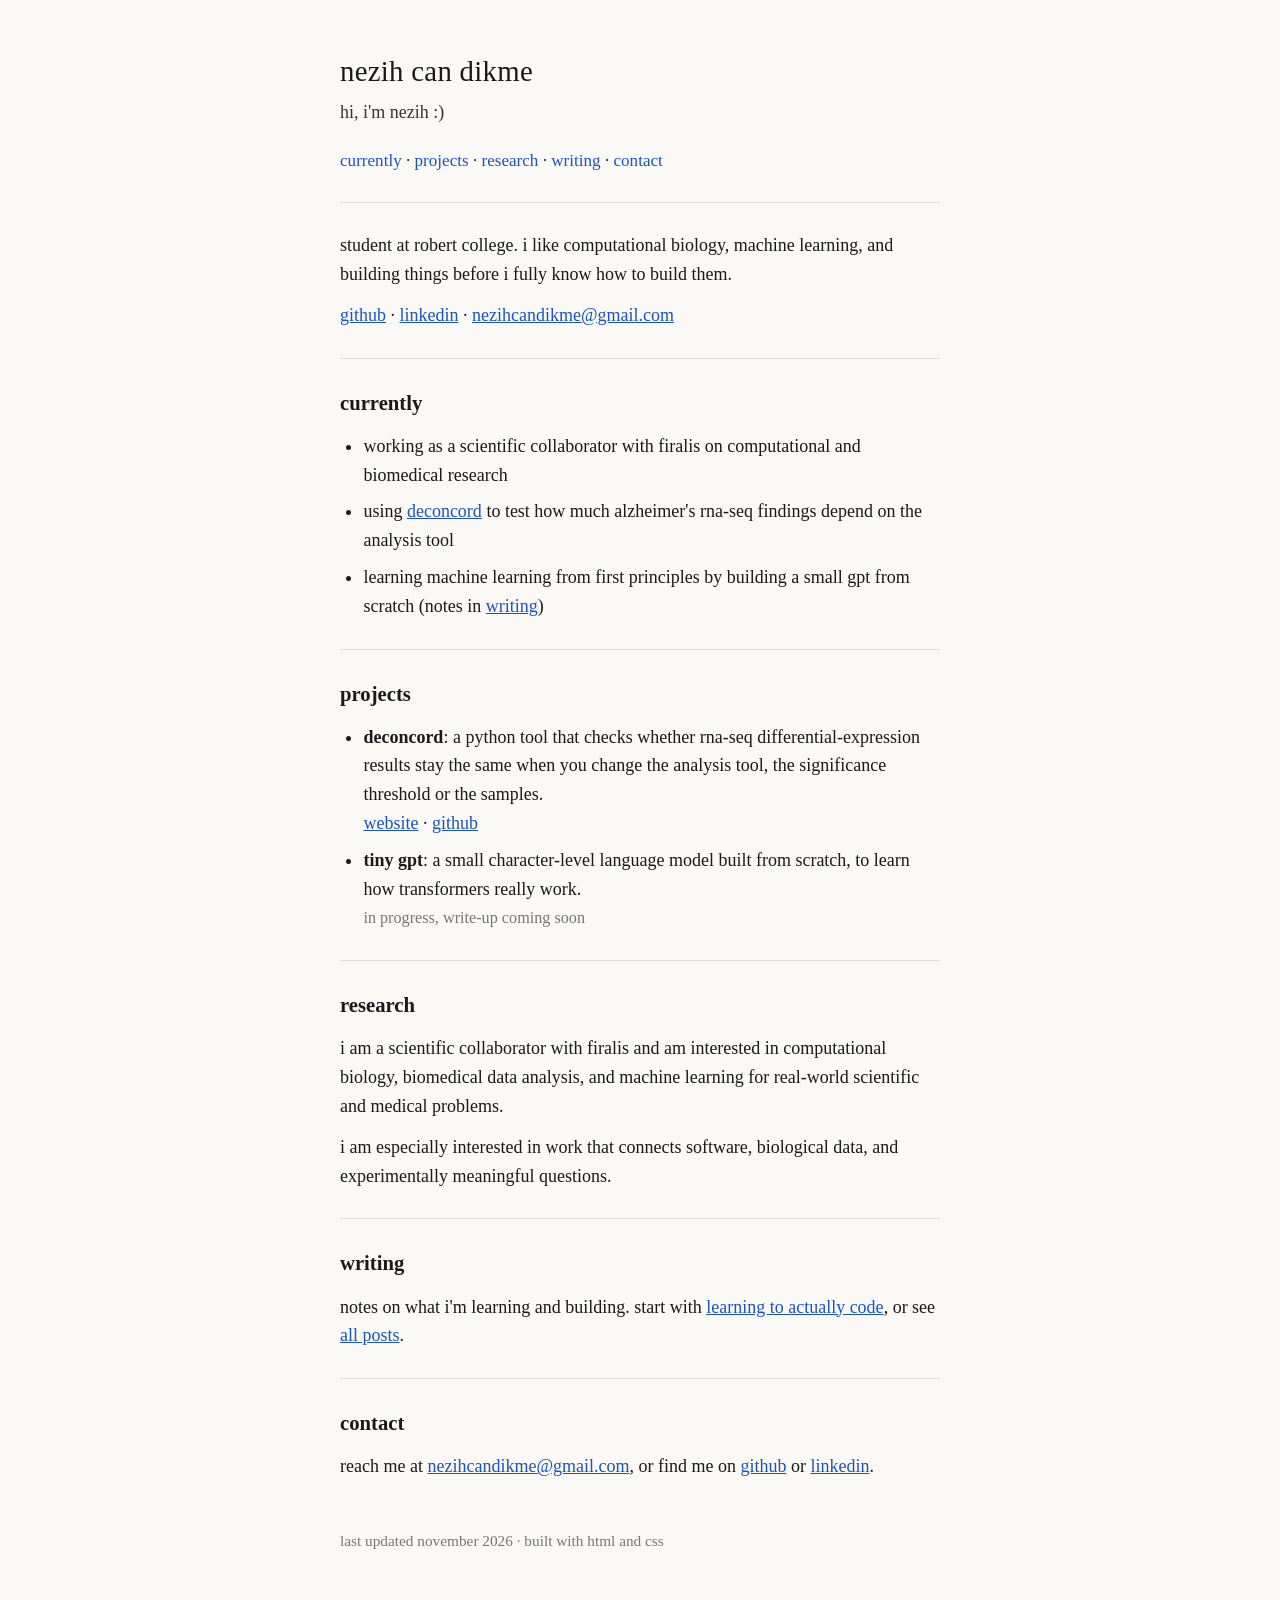
==== commit 75d30108: "Add LinkedIn link Co-Authored-By: Claude Opus 5.5 <noreply@anthropic.com> Claude-Session: https://cl" ====
--- a/index.html
+++ b/index.html
@@ -42,6 +42,7 @@
 
       <p class="links">
         <a href="https://github.com/nezihcandikme" target="_blank" rel="noopener">github</a> ·
+        <a href="https://www.linkedin.com/in/nezih-can-dikme-86ab0539b/" target="_blank" rel="noopener">linkedin</a> ·
         <a href="mailto:nezihcandikme@gmail.com">nezihcandikme@gmail.com</a>
       </p>
     </section>
@@ -116,7 +117,9 @@
         reach me at
         <a href="mailto:nezihcandikme@gmail.com">nezihcandikme@gmail.com</a>,
         or find me on
-        <a href="https://github.com/nezihcandikme" target="_blank" rel="noopener">github</a>.
+        <a href="https://github.com/nezihcandikme" target="_blank" rel="noopener">github</a>
+        or
+        <a href="https://www.linkedin.com/in/nezih-can-dikme-86ab0539b/" target="_blank" rel="noopener">linkedin</a>.
       </p>
     </section>
 
